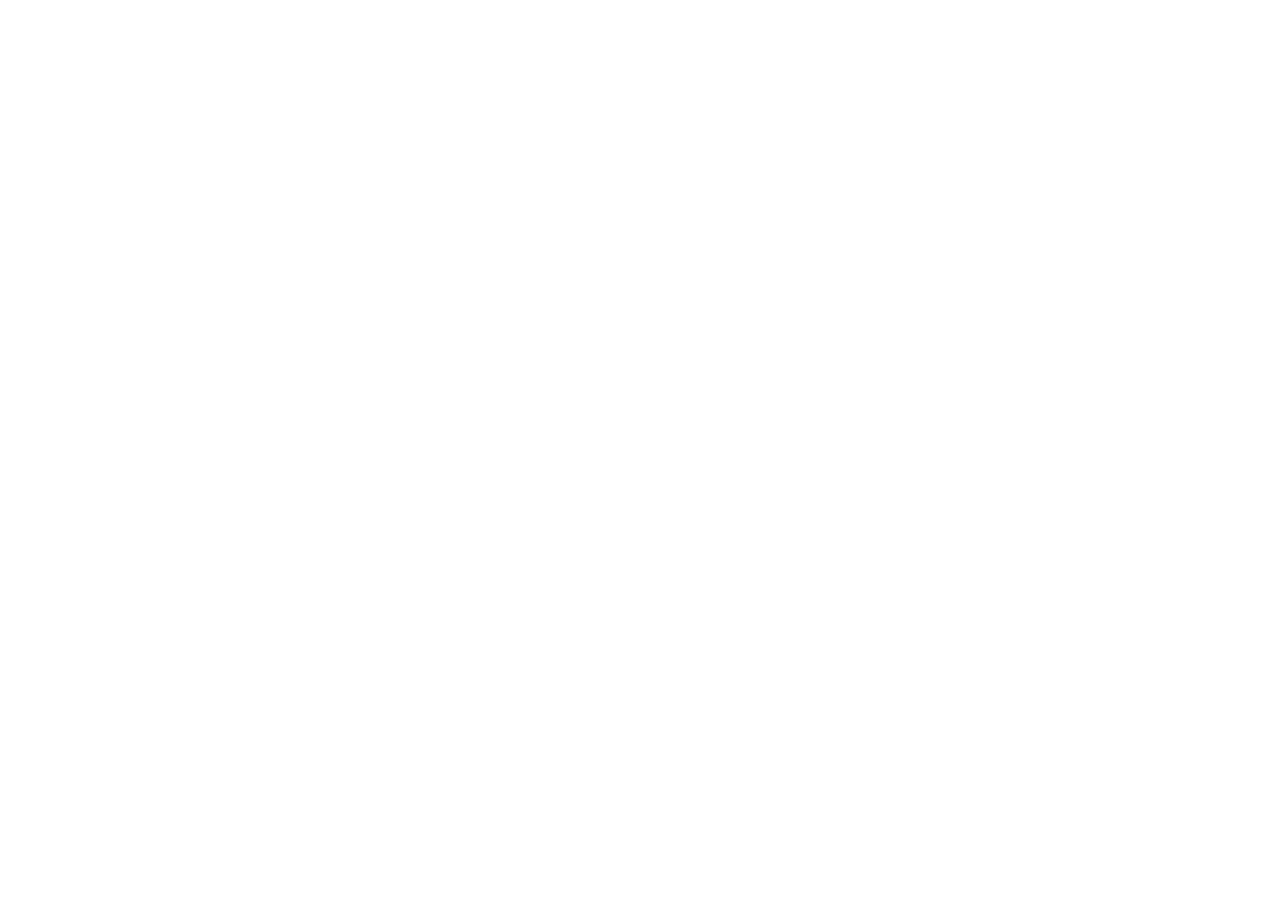
==== html/bulgur.html @ 4a41dcb6 "Update 25.11.20" ====
<!DOCTYPE html>
<html lang="en">
<head>
    <meta charset="UTF-8">
    <meta name="viewport" content="width=device-width, initial-scale=1.0">
    <title>Share a Meal</title>
    <link rel="stylesheet" href="/styles/style.css">
    <link rel="icon" type="image/png" href="/img/shareamealnoborder.png"/>
    <link href="https://fonts.googleapis.com/css2?family=Patrick+Hand&display=swap" rel="stylesheet">
</head>
<body>
    
</body>
</html>
---- styles/style.css ----
/* Font*/
@import url('https://fonts.googleapis.com/css2?family=Patrick+Hand&display=swap');

/* Base styles*/
body {
    font-family: 'Patrick Hand', cursive;
    background-image: url(/img/aroundthetable2.png);
    background-size: 100%;
    background-repeat: no-repeat;
}
/*Header*/
h1{
    position: relative;
    align-content: center;
}
.logo {
    position: relative;
    max-width: 200px;
    max-height: 280px;
    float: left;
}
/*Main*/
.buyapp {
    position: relative;
    display: flex;
    justify-content: space-around;
    gap: 10px;
    

}
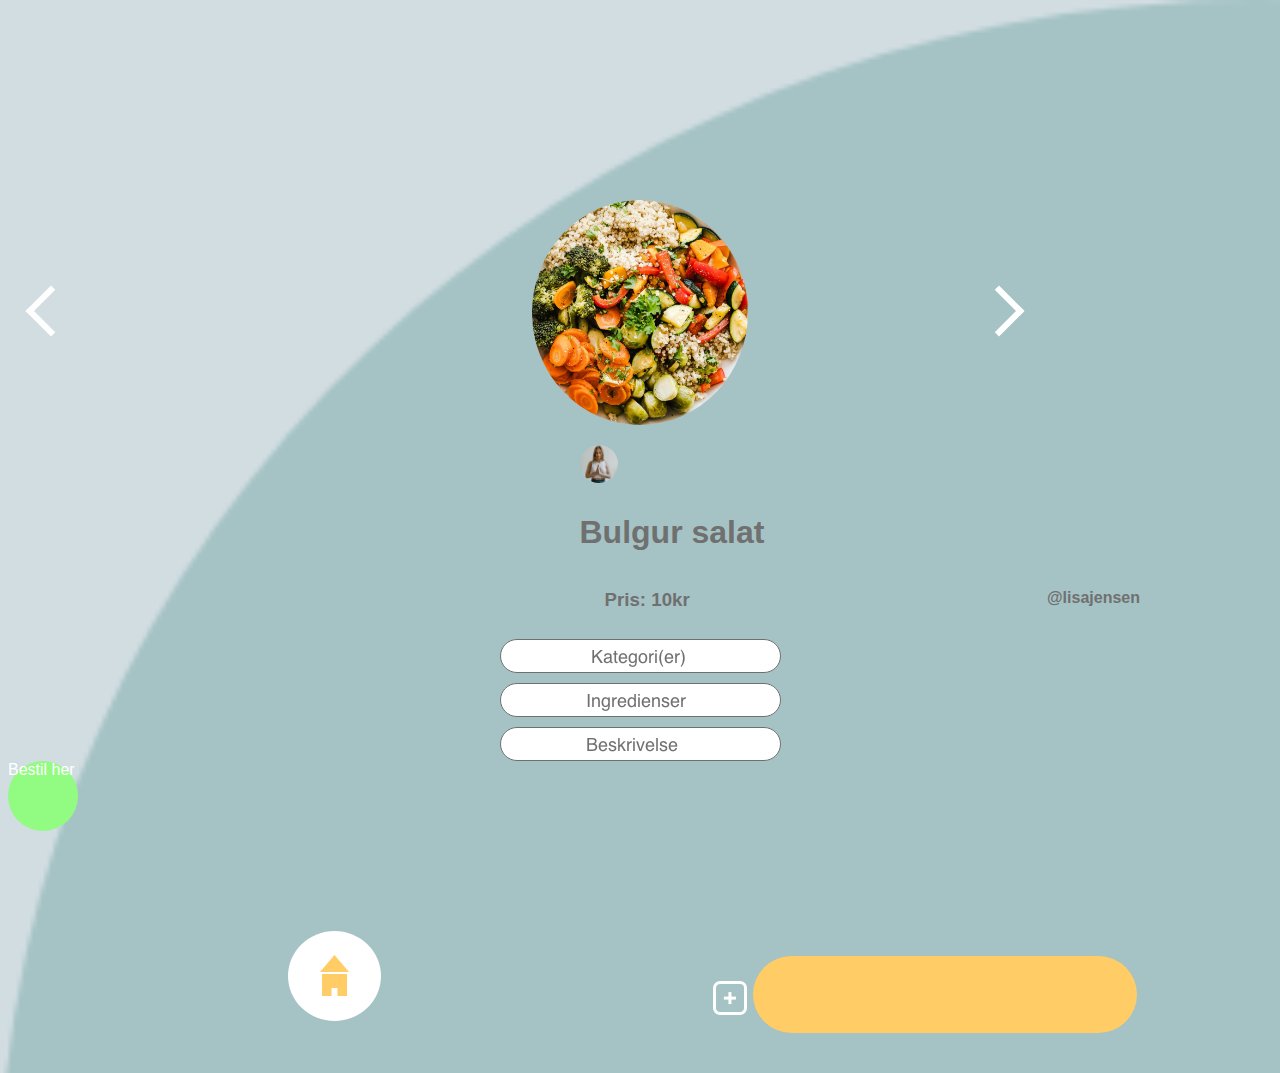
==== commit 188f335f: "Share a Meal - landing page + App pages" ====
--- a/html/bulgur.html
+++ b/html/bulgur.html
@@ -4,11 +4,28 @@
     <meta charset="UTF-8">
     <meta name="viewport" content="width=device-width, initial-scale=1.0">
     <title>Share a Meal</title>
-    <link rel="stylesheet" href="/styles/style.css">
+    <link rel="stylesheet" href="../styles/bulgurogsushistyle.css">
     <link rel="icon" type="image/png" href="/img/shareamealnoborder.png"/>
-    <link href="https://fonts.googleapis.com/css2?family=Patrick+Hand&display=swap" rel="stylesheet">
 </head>
 <body>
-    
-</body>
-</html>+    <main>
+         <p><i class="arrow left"></i></p>
+        <img class="meal" src="../img/bulgur.png" alt="bulgur">
+        <p><i class="arrow right"></i></p>
+    </main>
+    <section>
+       <img class="host" src="../img/person.png" alt="person">
+        <h1 class="bulgursalat">Bulgur salat</h1>
+        <h3 class="pris">Pris: 10kr</h3>
+        <h4 class="navn">@lisajensen</h4>
+        <img  src="../img/kategoribar.png" alt="kategoribar">
+        <img  src="../img/ingrediensbar.png" alt="ingrediensbar">
+        <img  src="../img/Beskrivelse.png" alt="Beskrivelse">
+    </section>
+    <article class="button">Bestil her</article>
+    <footer> 
+        <img class="hjem" src="../img/hjemknap.png" alt="hjem knap">
+        <img class="plusknap" src="../img/plusknap.png" alt="plusknap">
+        <img class="footerbar" src="../img/footerbar.png" alt=footerbar>
+    </footer>
+    </body>--- a/styles/bulgurogsushistyle.css
+++ b/styles/bulgurogsushistyle.css
@@ -0,0 +1,107 @@
+body{
+    font-family: 'Segoe UI', Tahoma, Geneva, Verdana, sans-serif;
+    background-color: #D1DDE1;
+    background-image: url(../img/halvcirkel.png);
+    background-repeat: no-repeat;
+    background-size: cover;
+}
+/* Bulgur billede og pile til at swipe*/
+main {
+    display: grid;
+    grid-template-columns: 1fr 2fr 1fr;
+    margin-top: 200px;
+    justify-content: center;
+    align-items: center;
+}
+.meal{
+    justify-self: center;
+}
+.arrow {
+    border: solid white;
+    border-width: 0 6px 6px 0;
+    display: inline-block;
+    padding: 15px;
+    margin: 25px;
+  }
+.right {
+    transform: rotate(-45deg);
+    -webkit-transform: rotate(-45deg); 
+  }
+.left {
+    transform: rotate(135deg);
+    -webkit-transform: rotate(135deg);
+
+  }
+.navn{
+      position: absolute;
+      right: 140px;
+      color: #707070;
+  }
+.host {
+    position: relative;
+    right: 10px;
+    left: 70px;
+    margin: 10px;
+    margin-top: 10px;
+    color: #707070 ;
+  }
+.bulgursalat{
+    color:#707070 ;
+    position: relative;
+    right: 10px;
+    left: 70px;
+    margin: 10px;
+  
+  }
+.pris{
+    color: #707070;
+    position: relative;
+    right: 10px;
+    left: 95px;
+    margin: 10px;
+    
+  } 
+/* Kategori, ingrediens og beskrivelses barer*/
+section{
+    display: grid;
+    grid-template-rows: 1fr 1fr 1fr;
+    margin-top: 10px;
+    justify-content: center;
+    align-items: center;
+    gap: 10px;  
+}
+/* Bestil knap*/
+.button {
+    background-color:#92FB82; 
+    border: gray;
+    border-radius: 50px;
+    width: 70px;
+    height: 70px;
+    color: white;
+    font-size: 16px;
+}
+  /* Footer: Med footer bar, hjemknap og plusknap*/
+footer{
+      display: grid;
+      grid-template-columns: 1fr 1fr 1fr;
+      margin-top: 100px;
+      justify-content: center;
+      position: relative;
+
+  }
+.footerbar{
+    position: relative;
+    right: 110px;
+    margin: 25px;
+  }
+.hjem{
+    position: relative;
+    left: 280px;
+    z-index: 1;
+  }
+.plusknap{
+    position: relative;
+    left: 240px;
+    z-index: 1;
+    margin: 50px; 
+  }
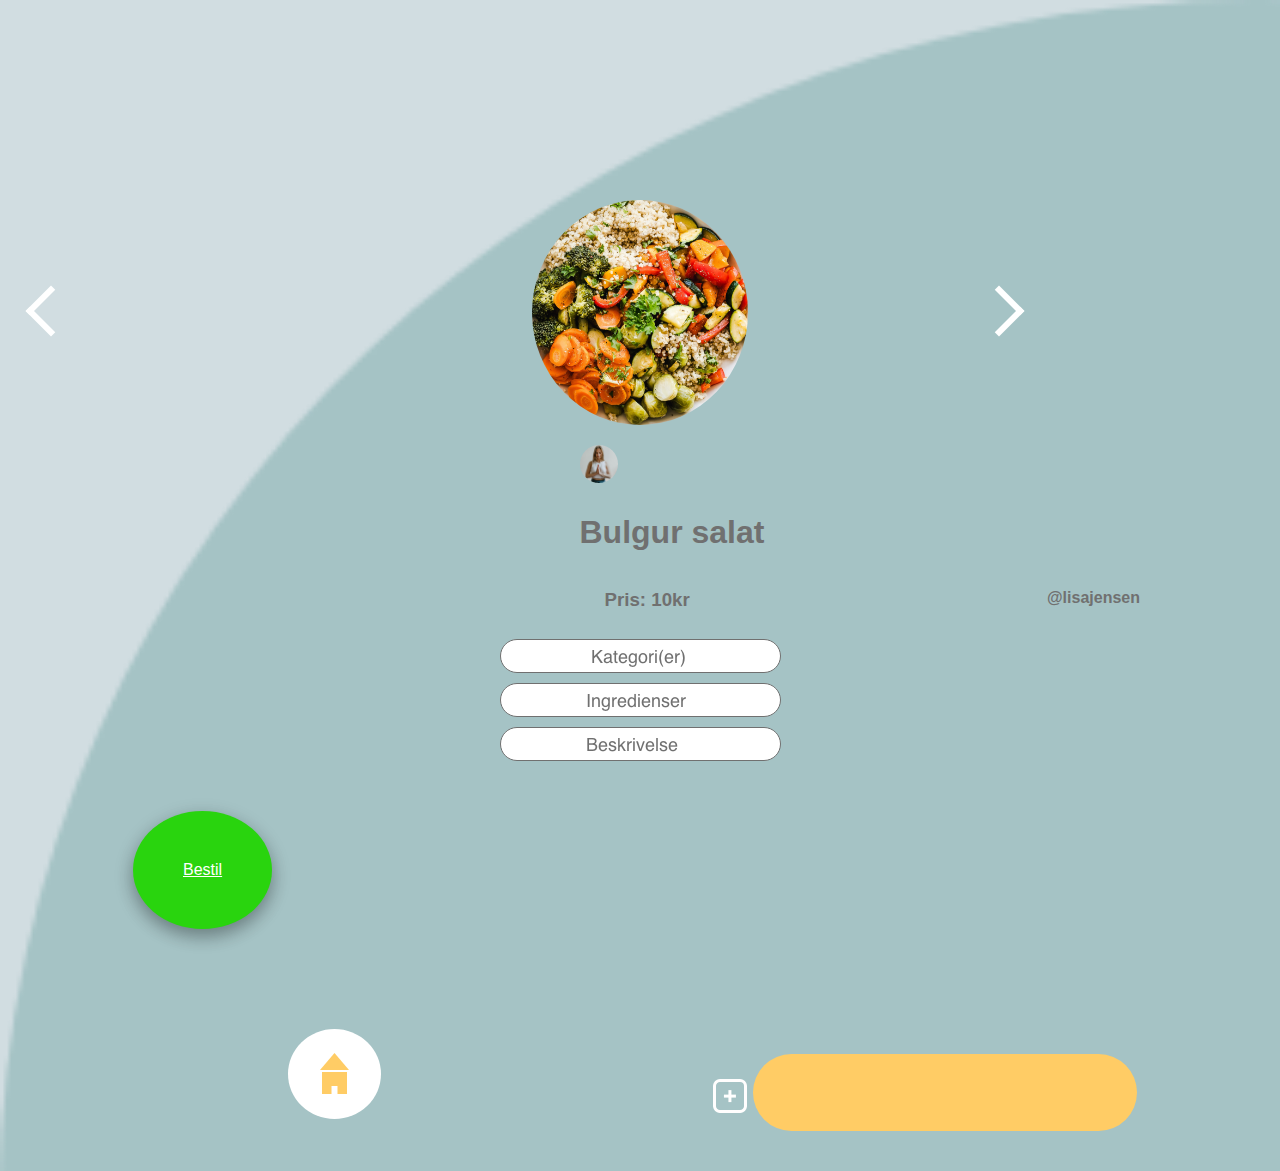
==== commit bc2ab94c: "Share a meal - final" ====
--- a/html/bulgur.html
+++ b/html/bulgur.html
@@ -11,7 +11,7 @@
     <main>
          <p><i class="arrow left"></i></p>
         <img class="meal" src="../img/bulgur.png" alt="bulgur">
-        <p><i class="arrow right"></i></p>
+        <p><a href="sushi.html"class="arrow right"></a></p>
     </main>
     <section>
        <img class="host" src="../img/person.png" alt="person">
@@ -22,7 +22,7 @@
         <img  src="../img/ingrediensbar.png" alt="ingrediensbar">
         <img  src="../img/Beskrivelse.png" alt="Beskrivelse">
     </section>
-    <article class="button">Bestil her</article>
+    <a class="button" href="tillykke.html">Bestil</a>
     <footer> 
         <img class="hjem" src="../img/hjemknap.png" alt="hjem knap">
         <img class="plusknap" src="../img/plusknap.png" alt="plusknap">
--- a/styles/bulgurogsushistyle.css
+++ b/styles/bulgurogsushistyle.css
@@ -72,11 +72,15 @@
 }
 /* Bestil knap*/
 .button {
-    background-color:#92FB82; 
-    border: gray;
-    border-radius: 50px;
-    width: 70px;
-    height: 70px;
+  position: relative;
+  display:inline-block;
+    background-color:#29d40e; 
+    box-shadow: 0 8px 16px 0 rgba(0,0,0,0.2), 0 6px 20px 0 rgba(0,0,0,0.19);
+    size: 10px;
+    border-radius: 65%;
+    margin-top: 50px;
+    margin-left: 125px;
+    padding: 50px;
     color: white;
     font-size: 16px;
 }
